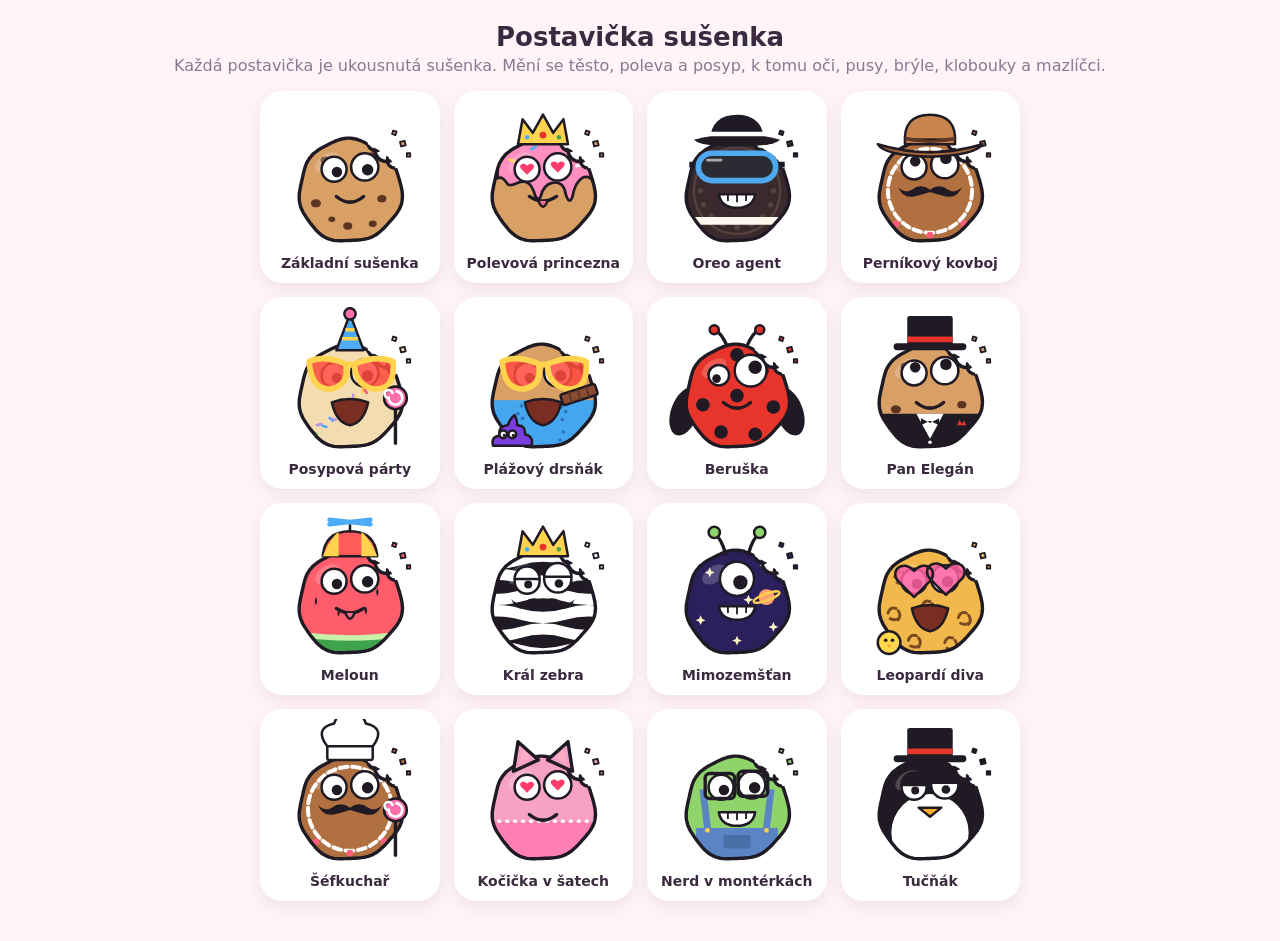
==== susenka.html @ a41c244f "Postavička ve tvaru ukousnuté sušenky (susenka.html místo pou.html) Co-Authored-By: Claude Opus 5.5 " ====
<!doctype html>
<html lang="cs">
<head>
<meta charset="utf-8">
<meta name="viewport" content="width=device-width, initial-scale=1">
<title>Biscuit – postavička sušenka</title>
<style>
  body { margin: 0; font-family: ui-rounded, "SF Pro Rounded", system-ui, sans-serif; color: #3b2a3f; background: #fff4f8; text-align: center; }
  h1 { margin: 22px 0 4px; font-size: 26px; } p { margin: 0 16px 16px; color: #8a7891; }
  .mrizka { display: grid; grid-template-columns: repeat(auto-fill, minmax(160px, 1fr)); gap: 14px; max-width: 760px; margin: 0 auto 40px; padding: 0 14px; }
  .mrizka div { background: #fff; border-radius: 22px; padding: 10px 6px 12px; box-shadow: 0 6px 16px rgba(150, 90, 140, .12); font-weight: 700; font-size: 14px; }
  .mrizka svg { display: block; margin: 0 auto 4px; animation: dech 2.8s ease-in-out infinite; transform-origin: 50% 100%; }
  .mrizka div:nth-child(odd) svg { animation-delay: -1.3s; }
  @keyframes dech { 50% { transform: scale(1.03, .97); } }
</style>
</head>
<body>
  <h1>Postavička sušenka</h1>
  <p>Každá postavička je ukousnutá sušenka. Mění se těsto, poleva a posyp, k tomu oči, pusy, brýle, klobouky a mazlíčci.</p>
  <div class="mrizka" id="m"></div>
<script type="module">
  import { blob } from './js/blob.js';
  const k = [
    ['Základní sušenka', {}],
    ['Polevová princezna', { kuze: 'poleva', oci: 'zamilovane', hlava: 'korunka', pusa: 'jazyk' }],
    ['Oreo agent', { kuze: 'oreo', bryle: 'lyzarske', hlava: 'fedora', pusa: 'zuby' }],
    ['Perníkový kovboj', { kuze: 'pernik', hlava: 'kovboj', vousy: 'knir', oci: 'nahoru' }],
    ['Posypová párty', { kuze: 'posyp', hlava: 'party', bryle: 'velke', pusa: 'otevrena', vec: 'lizatko' }],
    ['Plážový drsňák', { kuze: 'susenka', pusa: 'otevrena', obleceni: 'plavky', bryle: 'velke', vec: 'cokolada', mazlicek: 'hovinko' }],
    ['Beruška', { kuze: 'beruska', oci: 'silene' }],
    ['Pan Elegán', { kuze: 'susenka', oci: 'nahoru', obleceni: 'smoking', hlava: 'cylindr' }],
    ['Meloun', { kuze: 'meloun', pusa: 'jazyk', hlava: 'vrtulka' }],
    ['Král zebra', { kuze: 'zebra', vousy: 'knir', hlava: 'korunka', oci: 'ospale' }],
    ['Mimozemšťan', { kuze: 'galaxie', oci: 'kyklop', hlava: 'tykadla', pusa: 'zuby' }],
    ['Leopardí diva', { kuze: 'leopard', bryle: 'srdickove', pusa: 'otevrena', mazlicek: 'kure' }],
    ['Šéfkuchař', { kuze: 'pernik', hlava: 'kuchar', vec: 'lizatko', vousy: 'knir' }],
    ['Kočička v šatech', { kuze: 'ruzova', hlava: 'ousko', obleceni: 'saty', oci: 'zamilovane' }],
    ['Nerd v montérkách', { kuze: 'zelena', bryle: 'nerd', obleceni: 'monterky', pusa: 'zuby' }],
    ['Tučňák', { kuze: 'tucnak', pusa: 'zobak', hlava: 'cylindr', oci: 'ospale' }],
  ];

  document.getElementById('m').innerHTML = k.map(([n, v]) => `<div>${blob(v, 150)}${n}</div>`).join('');
</script>
</body>
</html>
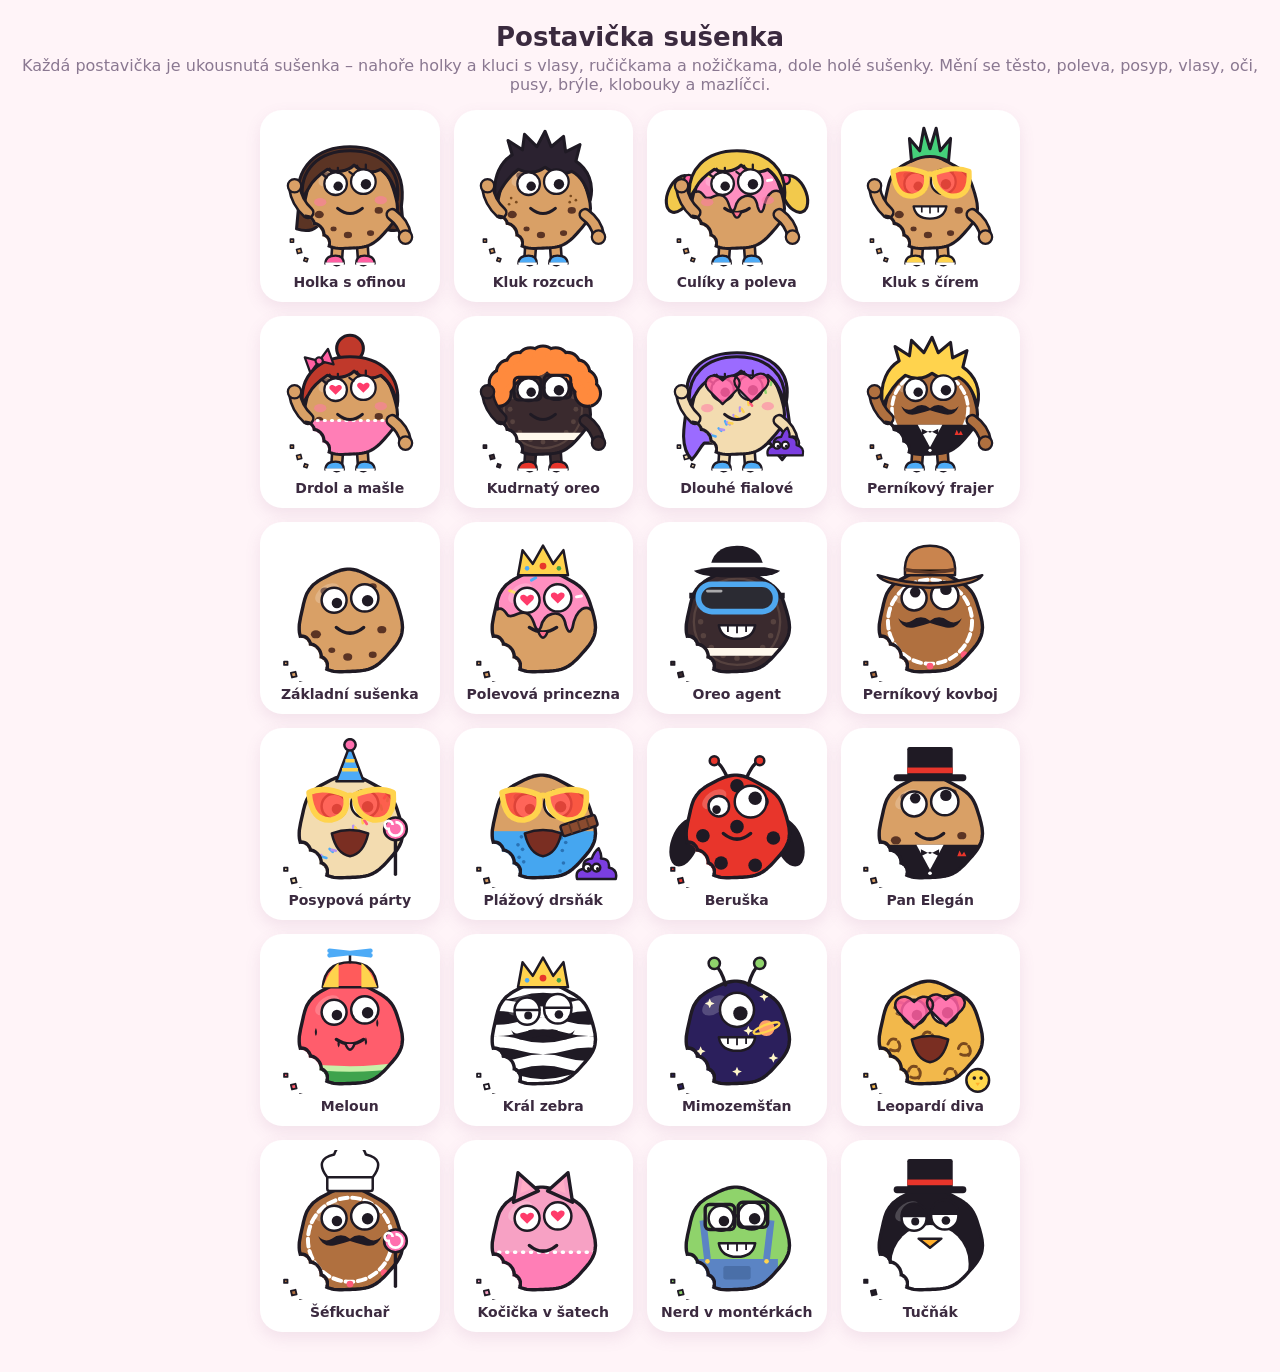
==== commit 4dbca50d: "Sušenka jako holka/kluk: vlasy, ručičky, nožičky, řasy; ukousnutí vlevo dole Co-Authored-By: Claude " ====
--- a/susenka.html
+++ b/susenka.html
@@ -16,11 +16,19 @@
 </head>
 <body>
   <h1>Postavička sušenka</h1>
-  <p>Každá postavička je ukousnutá sušenka. Mění se těsto, poleva a posyp, k tomu oči, pusy, brýle, klobouky a mazlíčci.</p>
+  <p>Každá postavička je ukousnutá sušenka – nahoře holky a kluci s vlasy, ručičkama a nožičkama, dole holé sušenky. Mění se těsto, poleva, posyp, vlasy, oči, pusy, brýle, klobouky a mazlíčci.</p>
   <div class="mrizka" id="m"></div>
 <script type="module">
   import { blob } from './js/blob.js';
   const k = [
+    ['Holka s ofinou', { rod: 'z', vlasy: 'ofina', barvaVlasu: '#5b3424', boty: '#ff5fa2' }],
+    ['Kluk rozcuch', { rod: 'm', vlasy: 'rozcuch', barvaVlasu: '#2b2230', pihy: true }],
+    ['Culíky a poleva', { rod: 'z', kuze: 'poleva', vlasy: 'culiky', barvaVlasu: '#f2c94c', pusa: 'jazyk' }],
+    ['Kluk s čírem', { rod: 'm', vlasy: 'ciro', barvaVlasu: '#45d07a', bryle: 'velke', pusa: 'zuby', boty: '#ffd34d' }],
+    ['Drdol a mašle', { rod: 'z', vlasy: 'drdol', masle: true, barvaVlasu: '#c0392b', oci: 'zamilovane', obleceni: 'saty' }],
+    ['Kudrnatý oreo', { rod: 'm', kuze: 'oreo', vlasy: 'kudrny', barvaVlasu: '#ff8a3d', bryle: 'nerd', boty: '#e8352b' }],
+    ['Dlouhé fialové', { rod: 'z', kuze: 'posyp', vlasy: 'dlouhe', barvaVlasu: '#9b6bff', bryle: 'srdickove', mazlicek: 'hovinko' }],
+    ['Perníkový frajer', { rod: 'm', kuze: 'pernik', vlasy: 'rozcuch', barvaVlasu: '#ffd34d', obleceni: 'smoking', vousy: 'knir' }],
     ['Základní sušenka', {}],
     ['Polevová princezna', { kuze: 'poleva', oci: 'zamilovane', hlava: 'korunka', pusa: 'jazyk' }],
     ['Oreo agent', { kuze: 'oreo', bryle: 'lyzarske', hlava: 'fedora', pusa: 'zuby' }],
